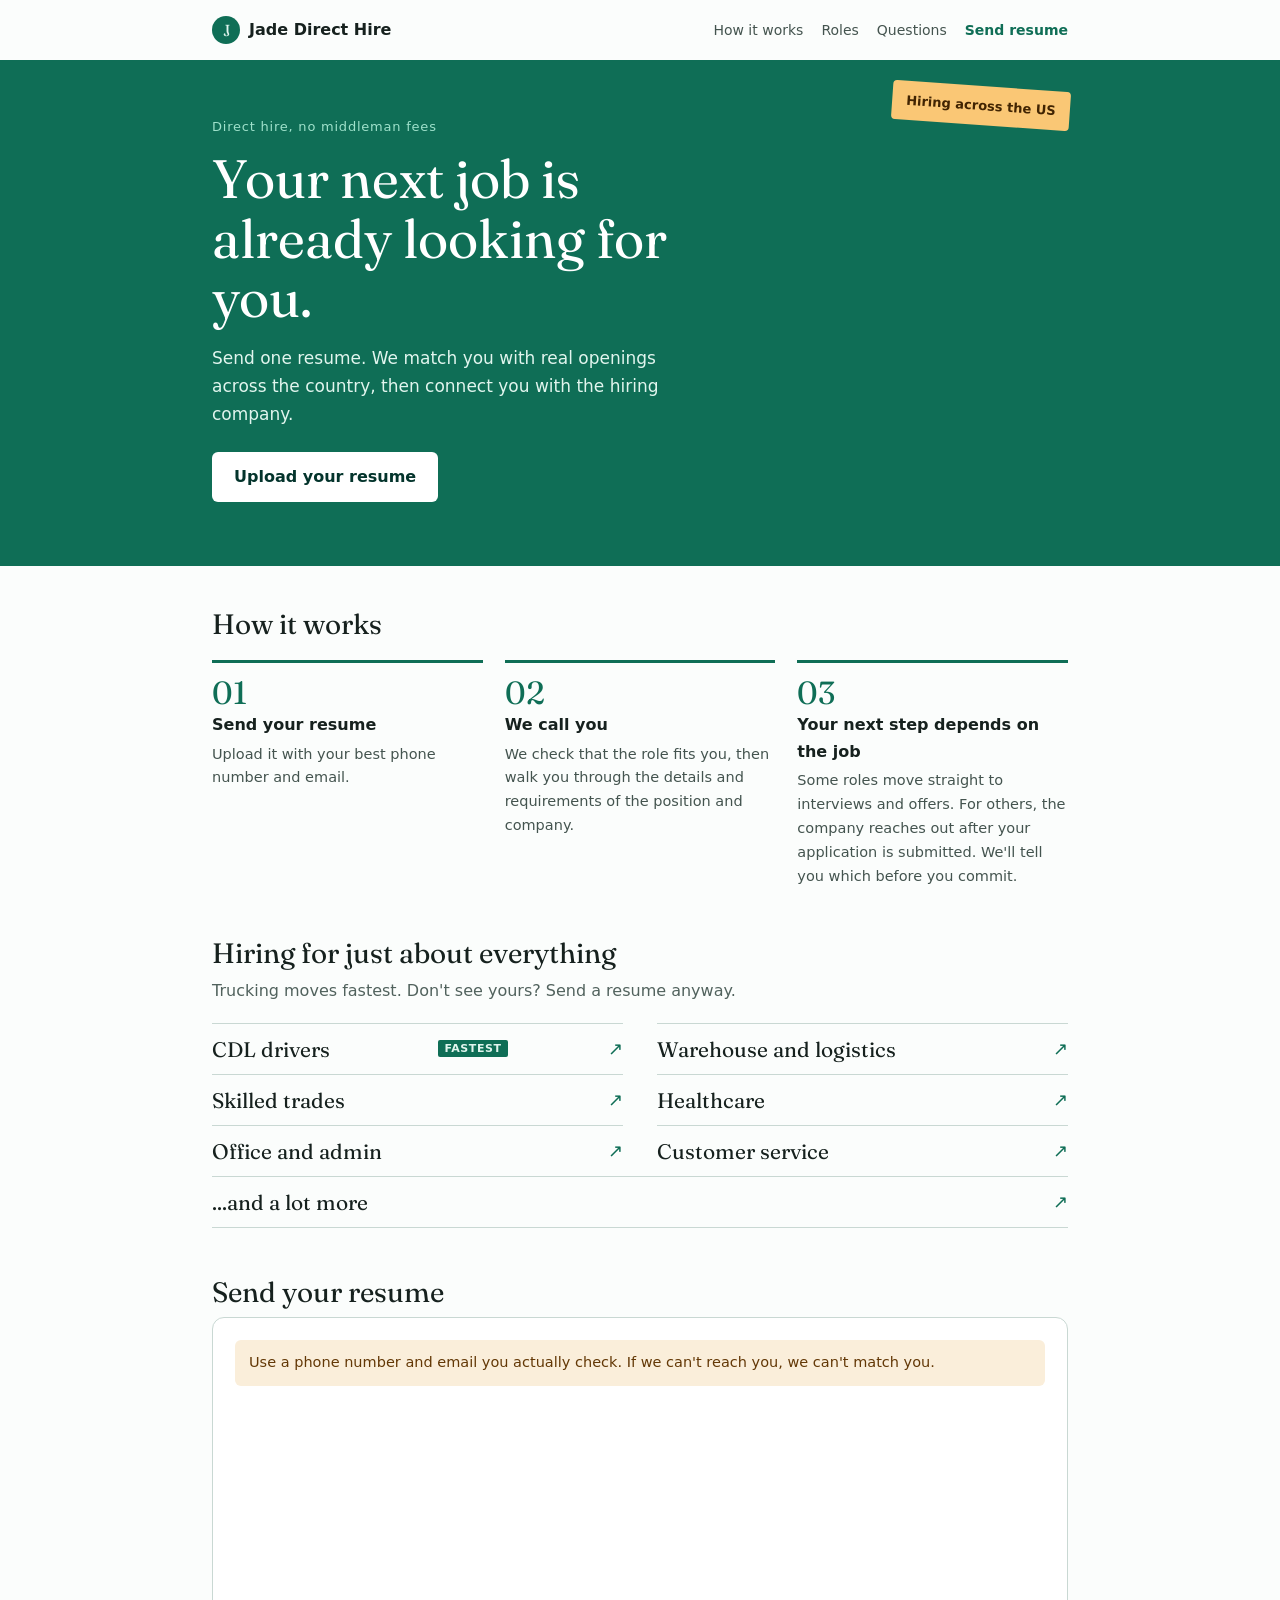
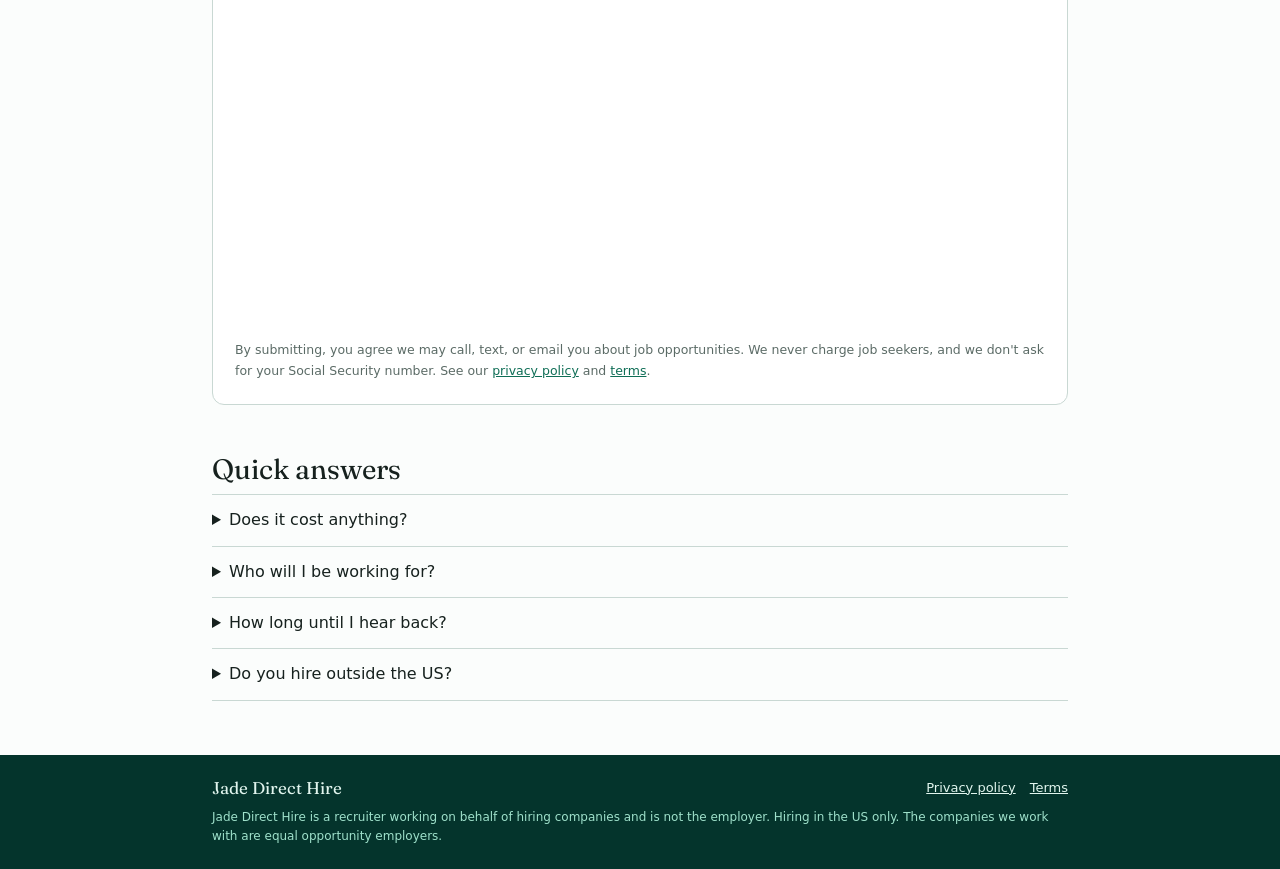
==== index.html @ fafb7166 "Add files via upload" ====
<!DOCTYPE html>
<html lang="en">
<head>
<meta charset="utf-8">
<meta name="viewport" content="width=device-width, initial-scale=1">
<title>Jade Direct Hire | Send one resume, get matched with US jobs</title>
<meta name="description" content="Send your resume once. Jade Direct Hire matches you with open roles across the US, including CDL driver jobs, and connects you with the hiring company.">
<link rel="preconnect" href="https://fonts.googleapis.com">
<link rel="preconnect" href="https://fonts.gstatic.com" crossorigin>
<link href="https://fonts.googleapis.com/css2?family=Fraunces:opsz,wght@9..144,400&display=swap" rel="stylesheet">
<link rel="stylesheet" href="styles.css">
</head>
<body>
<header><div class="wrap">
  <a class="logo" href="/"><b>J</b>Jade Direct Hire</a>
  <nav><a href="#how">How it works</a><a href="#roles">Roles</a><a href="#faq">Questions</a><a class="cta" href="#apply">Send resume</a></nav>
</div></header>

<main>
<div class="hero"><div class="wrap">
  <div class="sticker">Hiring across the US</div>
  <small>Direct hire, no middleman fees</small>
  <h1>Your next job is already looking for you.</h1>
  <p>Send one resume. We match you with real openings across the country, then connect you with the hiring company.</p>
  <a class="btn" href="#apply">Upload your resume</a>
</div></div>

<section id="how"><div class="wrap">
  <h2>How it works</h2>
  <div class="steps">
    <div><span>01</span><h3>Send your resume</h3><p>Upload it with your best phone number and email.</p></div>
    <div><span>02</span><h3>We call you</h3><p>We check that the role fits you, then walk you through the details and requirements of the position and company.</p></div>
    <div><span>03</span><h3>Your next step depends on the job</h3><p>Some roles move straight to interviews and offers. For others, the company reaches out after your application is submitted. We'll tell you which before you commit.</p></div>
  </div>
</div></section>

<section id="roles"><div class="wrap">
  <h2>Hiring for just about everything</h2>
  <p class="sub">Trucking moves fastest. Don't see yours? Send a resume anyway.</p>
  <ul class="roles">
    <li><a href="#apply">CDL drivers<span class="tag">FASTEST</span></a></li>
    <li><a href="#apply">Warehouse and logistics</a></li>
    <li><a href="#apply">Skilled trades</a></li>
    <li><a href="#apply">Healthcare</a></li>
    <li><a href="#apply">Office and admin</a></li>
    <li><a href="#apply">Customer service</a></li>
    <li class="all"><a href="#apply">...and a lot more</a></li>
  </ul>
</div></section>

<section id="apply"><div class="wrap">
  <h2>Send your resume</h2>
  <div class="apply">
    <p class="note">Use a phone number and email you actually check. If we can't reach you, we can't match you.</p>
    <iframe data-tally-src="https://tally.so/embed/dWBMgz?alignLeft=1&hideTitle=1&transparentBackground=1&dynamicHeight=1" loading="lazy" title="Resume upload form"></iframe>
    <p class="fine">By submitting, you agree we may call, text, or email you about job opportunities. We never charge job seekers, and we don't ask for your Social Security number. See our <a href="privacy.html">privacy policy</a> and <a href="terms.html">terms</a>.</p>
  </div>
</div></section>

<section id="faq"><div class="wrap">
  <h2>Quick answers</h2>
  <details><summary>Does it cost anything?</summary><p>No. Job seekers never pay us.</p></details>
  <details><summary>Who will I be working for?</summary><p>A hiring company, not us. We're a recruiter. We share the company name and role details when we call you.</p></details>
  <details><summary>How long until I hear back?</summary><p>If your background matches an opening, we aim to contact you quickly. Timing after that depends on the company.</p></details>
  <details><summary>Do you hire outside the US?</summary><p>No. We only recruit for jobs located in the United States.</p></details>
</div></section>
</main>

<footer><div class="wrap">
  <div class="row"><span class="logo2">Jade Direct Hire</span><span><a href="privacy.html">Privacy policy</a><a href="terms.html">Terms</a></span></div>
  <p>Jade Direct Hire is a recruiter working on behalf of hiring companies and is not the employer. Hiring in the US only. The companies we work with are equal opportunity employers.</p>
</div></footer>
<script async src="https://tally.so/widgets/embed.js" onload="Tally.loadEmbeds()"></script>
</body>
</html>
---- styles.css ----
:root{--jade:#0F6E56;--deep:#04342C;--mint:#E1F5EE;--mist:#9FE1CB;--sun:#FAC775;--sunink:#412402;--warn:#FAEEDA;--warnink:#633806;--ink:#16211E;--paper:#FBFDFC;--line:#C9D8D3;--serif:"Fraunces",Georgia,"Times New Roman",serif;--sans:system-ui,-apple-system,"Segoe UI",Roboto,sans-serif}
*{box-sizing:border-box}
html{scroll-behavior:smooth}
body{margin:0;font:16px/1.65 var(--sans);color:var(--ink);background:var(--paper)}
a{color:var(--jade)}
a:focus-visible,button:focus-visible,summary:focus-visible{outline:3px solid var(--sun);outline-offset:2px}
.wrap{max-width:900px;margin:0 auto;padding:0 22px}
header .wrap{display:flex;align-items:center;justify-content:space-between;padding-top:16px;padding-bottom:16px;flex-wrap:wrap;gap:10px}
.logo{display:flex;align-items:center;gap:9px;font-weight:600;color:var(--ink);text-decoration:none}
.logo b{width:28px;height:28px;border-radius:50%;background:var(--jade);color:var(--mint);display:grid;place-items:center;font:400 16px var(--serif)}
nav a{margin-left:18px;font-size:14px;color:#44544F;text-decoration:none}
nav a.cta{color:var(--jade);font-weight:600}
.hero{background:var(--jade);color:#fff;position:relative;padding:56px 0 64px}
.hero small{display:block;color:var(--mist);letter-spacing:.06em;margin-bottom:12px;font-size:13px}
.hero h1{font:400 clamp(34px,6vw,54px)/1.1 var(--serif);margin:0;max-width:540px}
.hero p{color:var(--mint);max-width:480px;margin:16px 0 24px;font-size:17px}
.btn{display:inline-block;background:#fff;color:var(--deep);font-weight:600;padding:12px 22px;border-radius:6px;text-decoration:none}
.btn:hover{background:var(--mint)}
.sticker{position:absolute;right:max(22px,calc(50% - 430px));top:26px;background:var(--sun);color:var(--sunink);font-size:13px;font-weight:600;padding:9px 14px;border-radius:4px;transform:rotate(4deg)}
section{padding:42px 0 6px}
h2{font:400 28px/1.2 var(--serif);margin:0 0 8px}
.sub{color:#51625D;margin:0 0 18px}
.steps{display:grid;grid-template-columns:repeat(auto-fit,minmax(220px,1fr));gap:22px;margin-top:18px}
.steps div{border-top:3px solid var(--jade);padding-top:10px}
.steps span{font:400 32px var(--serif);color:var(--jade)}
.steps h3{margin:0 0 4px;font-size:16px}
.steps p{margin:0;font-size:14.5px;color:#44544F}
.roles{list-style:none;margin:0;padding:0;display:grid;grid-template-columns:repeat(auto-fit,minmax(270px,1fr));column-gap:34px}
.roles li a{display:flex;justify-content:space-between;align-items:center;padding:12px 0;border-top:1px solid var(--line);font:400 21px var(--serif);color:var(--ink);text-decoration:none}
.roles li a:hover{color:var(--jade)}
.roles li a::after{content:"\2197";color:var(--jade);font-size:18px}
.roles .tag{font:600 11px var(--sans);background:var(--jade);color:var(--mint);padding:2px 7px;border-radius:2px;margin-left:8px;letter-spacing:.05em;vertical-align:middle}
.roles li.all{grid-column:1/-1;border-bottom:1px solid var(--line)}
.apply{background:#fff;border:1px solid var(--line);border-radius:12px;padding:22px;margin-top:6px}
.note{background:var(--warn);color:var(--warnink);border-radius:6px;padding:11px 14px;font-size:14.5px;margin:0 0 14px}
.fine{font-size:12.5px;color:#5B6B66;margin:12px 0 0}
iframe{width:100%;min-height:520px;border:0}
details{border-top:1px solid var(--line);padding:12px 0}
details:last-of-type{border-bottom:1px solid var(--line)}
summary{cursor:pointer;font-weight:500}
details p{margin:8px 0 0;color:#44544F;font-size:15px}
footer{background:var(--deep);color:var(--mist);margin-top:48px;padding:22px 0;font-size:13px}
footer .row{display:flex;justify-content:space-between;flex-wrap:wrap;gap:8px}
footer a{color:var(--mint);margin-left:14px}
footer .logo2{font:400 17px var(--serif);color:var(--mint)}
footer p{margin:10px 0 0;font-size:12px;line-height:1.6}
.legal{max-width:720px;padding:34px 22px 10px}
.legal h1{font:400 36px/1.15 var(--serif);margin:0 0 6px}
.legal h2{font-size:21px;margin:26px 0 6px}
.legal p,.legal li{font-size:15.5px}
@media (prefers-reduced-motion:reduce){html{scroll-behavior:auto}}
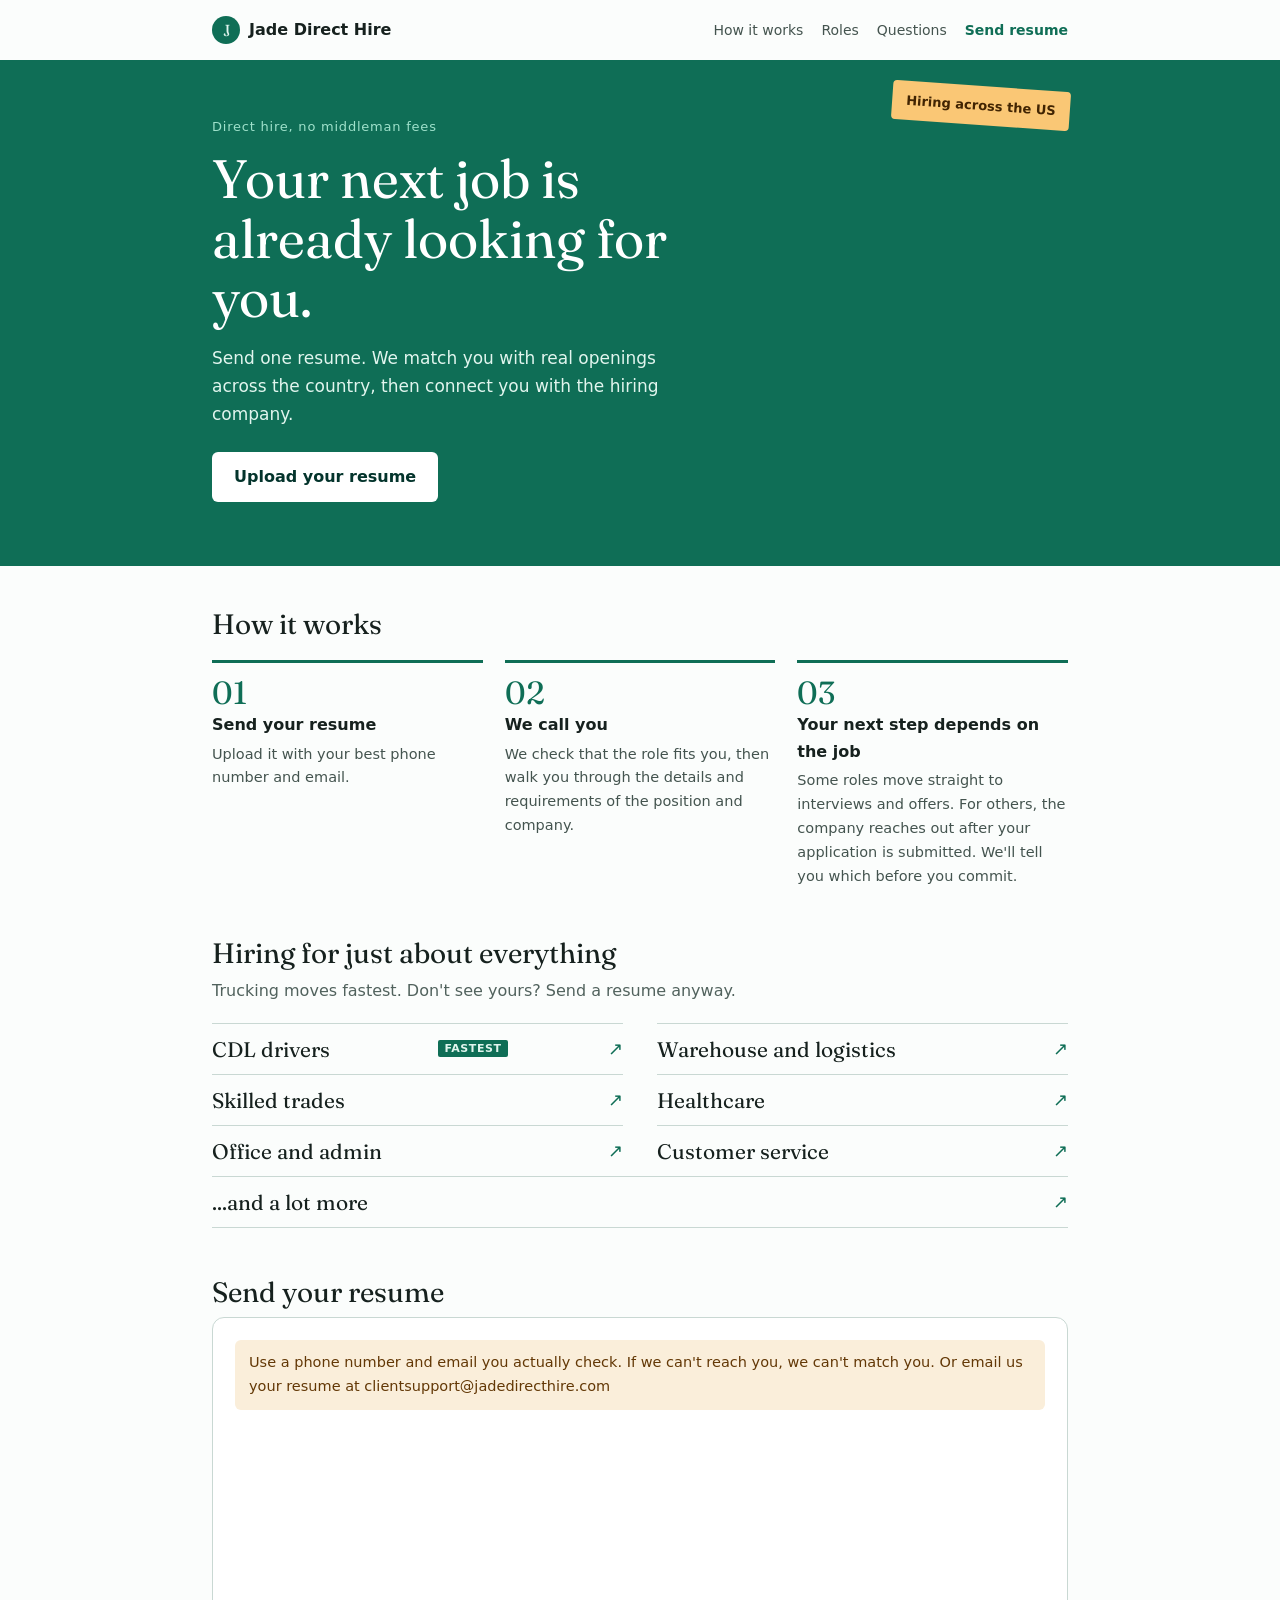
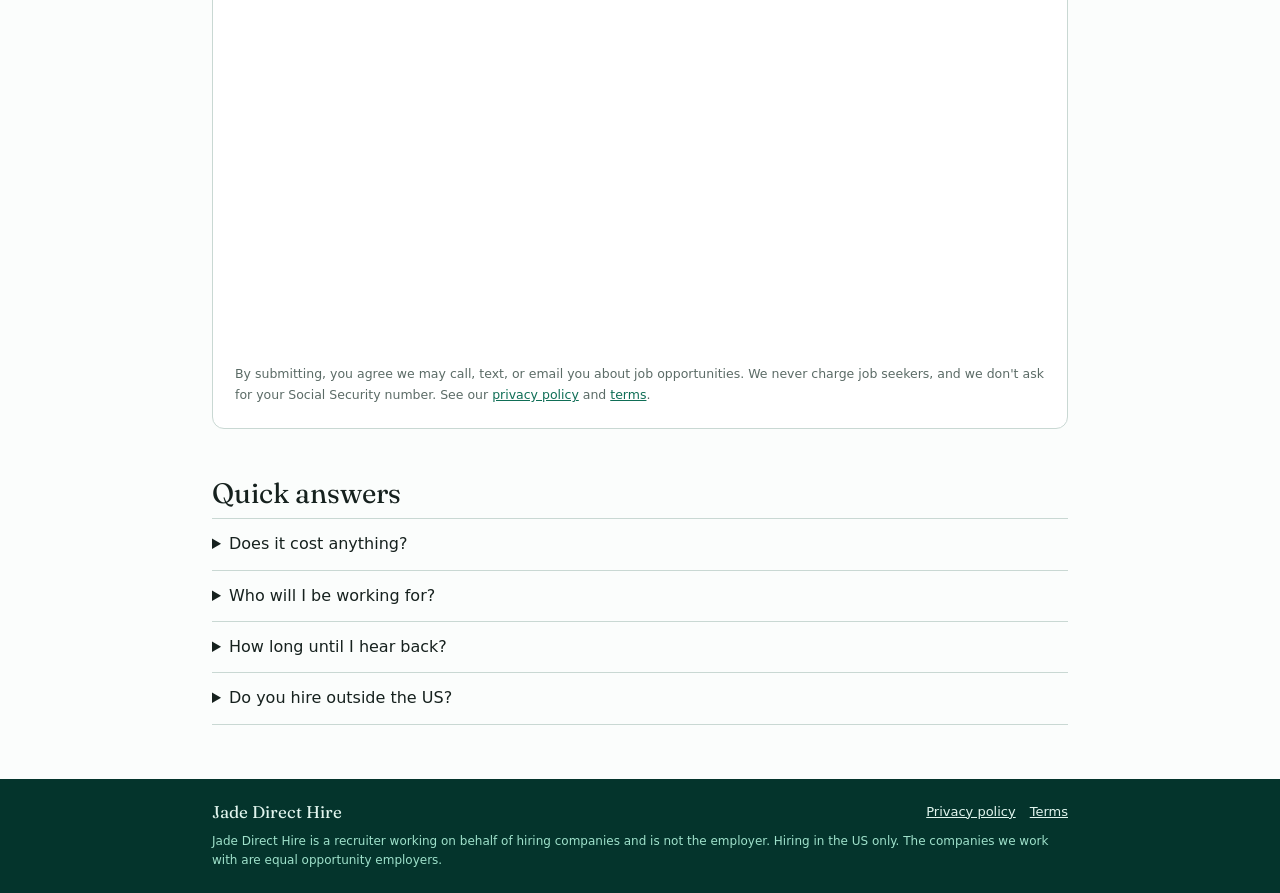
==== commit c7637d6b: "Update index.html" ====
--- a/index.html
+++ b/index.html
@@ -51,7 +51,7 @@
 <section id="apply"><div class="wrap">
   <h2>Send your resume</h2>
   <div class="apply">
-    <p class="note">Use a phone number and email you actually check. If we can't reach you, we can't match you.</p>
+    <p class="note">Use a phone number and email you actually check. If we can't reach you, we can't match you. Or email us your resume at clientsupport@jadedirecthire.com</p>
     <iframe data-tally-src="https://tally.so/embed/dWBMgz?alignLeft=1&hideTitle=1&transparentBackground=1&dynamicHeight=1" loading="lazy" title="Resume upload form"></iframe>
     <p class="fine">By submitting, you agree we may call, text, or email you about job opportunities. We never charge job seekers, and we don't ask for your Social Security number. See our <a href="privacy.html">privacy policy</a> and <a href="terms.html">terms</a>.</p>
   </div>
